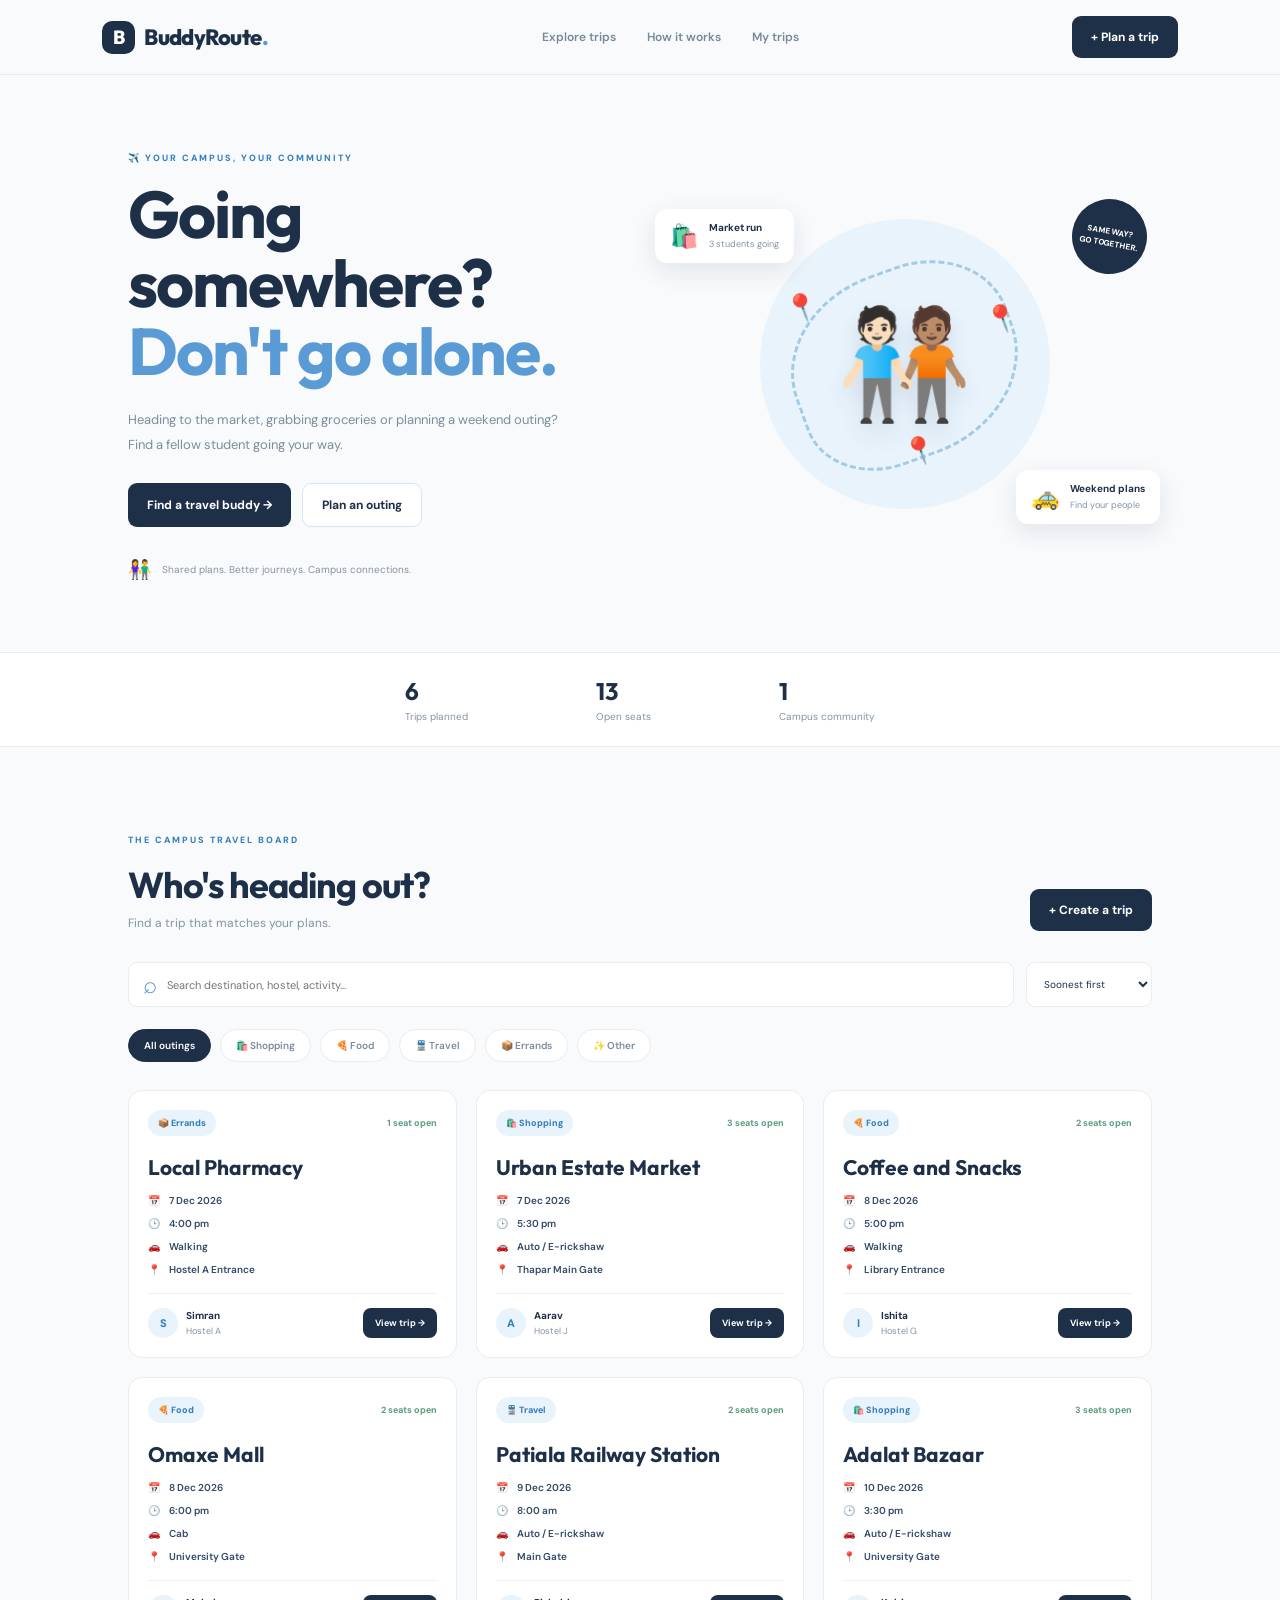
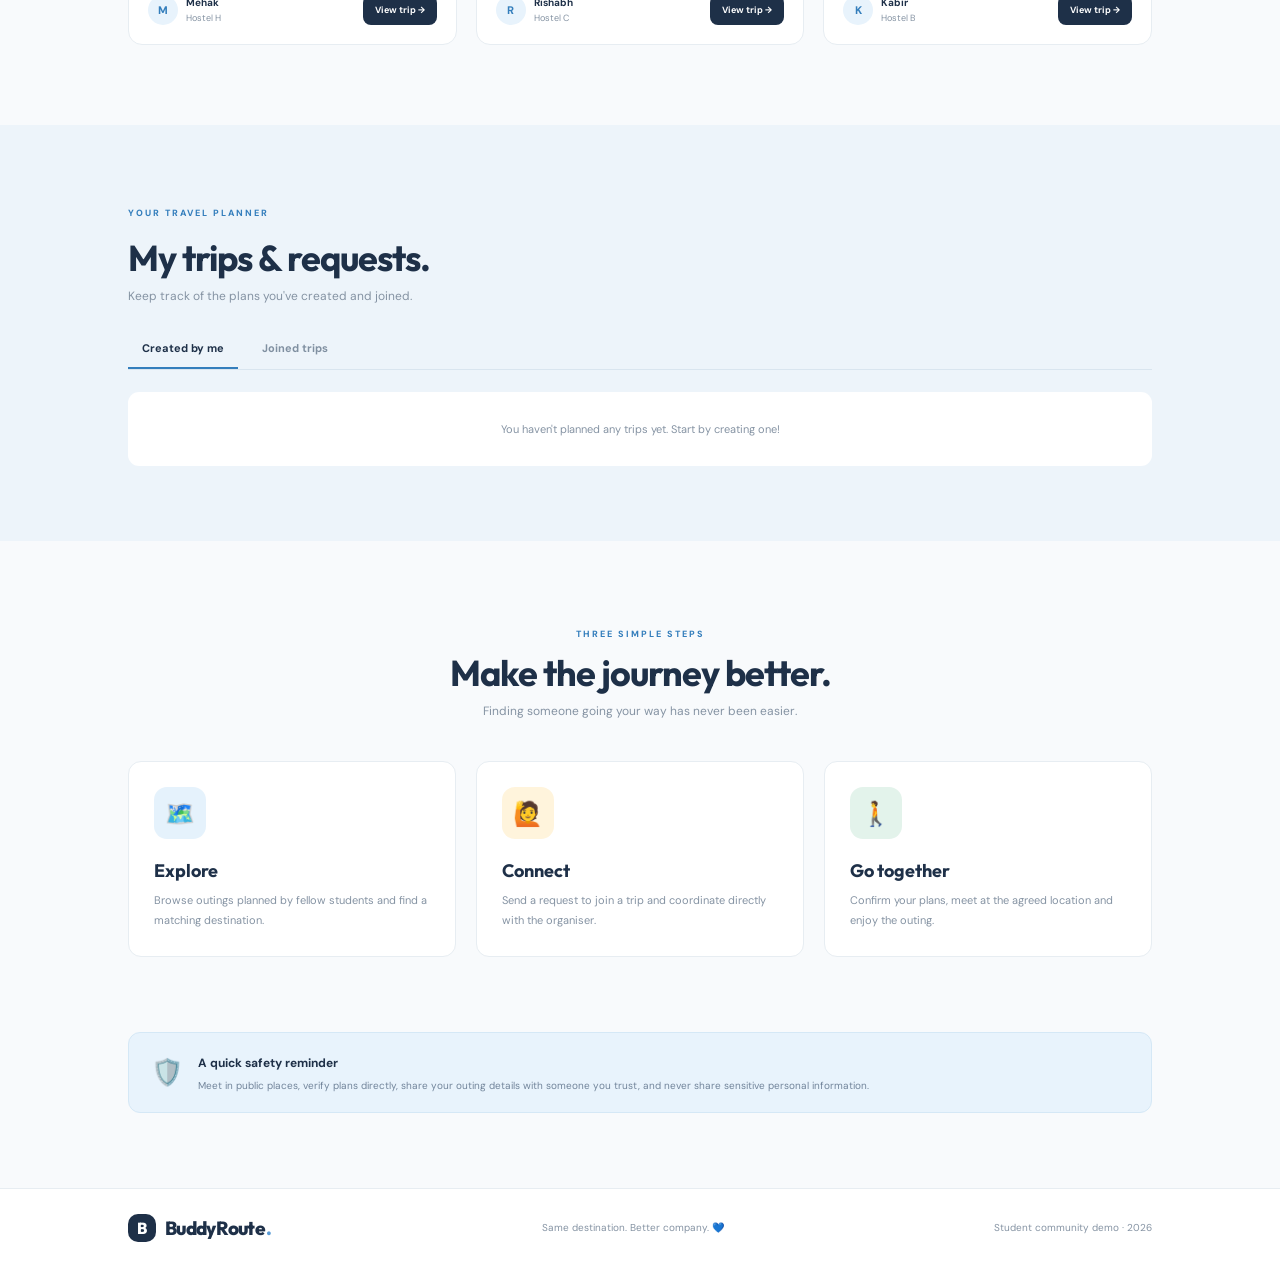
==== BuddyRoute/index.html @ bb76b7cc "Add BuddyRoute frontend" ====
<!DOCTYPE html>
<html lang="en">
<head>
  <meta charset="UTF-8">
  <meta name="viewport" content="width=device-width, initial-scale=1.0">
  <title>BuddyRoute — Better Trips Together</title>
  <link rel="preconnect" href="https://fonts.googleapis.com">
  <link rel="preconnect" href="https://fonts.gstatic.com" crossorigin>
  <link href="https://fonts.googleapis.com/css2?family=DM+Sans:wght@400;500;600;700;800&family=Outfit:wght@400;500;600;700;800&display=swap" rel="stylesheet">
  <link rel="stylesheet" href="style.css">
</head>
<body>

  <header class="navbar">
    <a href="#" class="logo">
      <span class="logo-icon">B</span>
      BuddyRoute<span class="logo-dot">.</span>
    </a>

    <nav>
      <a href="#explore">Explore trips</a>
      <a href="#how">How it works</a>
      <a href="#myTrips">My trips</a>
    </nav>

    <button class="btn btn-primary" id="createTripBtn">+ Plan a trip</button>
  </header>

  <main>

    <!-- HERO -->
    <section class="hero">
      <div class="hero-content">
        <span class="eyebrow">✈️ YOUR CAMPUS, YOUR COMMUNITY</span>
        <h1>Going somewhere?<br><span>Don't go alone.</span></h1>

        <p>
          Heading to the market, grabbing groceries or planning a weekend outing?
          Find a fellow student going your way.
        </p>

        <div class="hero-actions">
          <a href="#explore" class="btn btn-primary">Find a travel buddy →</a>
          <button class="btn btn-outline" id="heroCreateBtn">Plan an outing</button>
        </div>

        <div class="hero-note">
          <span>👫</span>
          <span>Shared plans. Better journeys. Campus connections.</span>
        </div>
      </div>

      <div class="hero-visual">
        <div class="route-circle"></div>

        <div class="map-path">
          <span class="map-pin pin-one">📍</span>
          <span class="map-pin pin-two">📍</span>
          <span class="map-pin pin-three">📍</span>
        </div>

        <div class="destination-card destination-top">
          <span>🛍️</span>
          <div>
            <strong>Market run</strong>
            <small>3 students going</small>
          </div>
        </div>

        <div class="traveller-art">🧑🏻‍🤝‍🧑🏽</div>

        <div class="destination-card destination-bottom">
          <span>🚕</span>
          <div>
            <strong>Weekend plans</strong>
            <small>Find your people</small>
          </div>
        </div>

        <div class="hero-badge">SAME WAY?<br>GO TOGETHER.</div>
      </div>
    </section>

    <!-- STATS -->
    <section class="stats">
      <div>
        <strong id="tripStat">0</strong>
        <span>Trips planned</span>
      </div>
      <div>
        <strong id="seatStat">0</strong>
        <span>Open seats</span>
      </div>
      <div>
        <strong>1</strong>
        <span>Campus community</span>
      </div>
    </section>

    <!-- EXPLORE TRIPS -->
    <section class="section" id="explore">
      <div class="section-heading">
        <div>
          <span class="eyebrow">THE CAMPUS TRAVEL BOARD</span>
          <h2>Who's heading out?</h2>
          <p>Find a trip that matches your plans.</p>
        </div>

        <button class="btn btn-primary" id="exploreCreateBtn">+ Create a trip</button>
      </div>

      <div class="toolbar">
        <div class="search-box">
          <span>⌕</span>
          <input type="search" id="searchInput" placeholder="Search destination, hostel, activity...">
        </div>

        <select id="sortSelect" aria-label="Sort trips">
          <option value="soonest">Soonest first</option>
          <option value="newest">Recently posted</option>
        </select>
      </div>

      <div class="filter-row" id="filterRow">
        <button class="filter-chip active" data-type="All">All outings</button>
        <button class="filter-chip" data-type="Shopping">🛍️ Shopping</button>
        <button class="filter-chip" data-type="Food">🍕 Food</button>
        <button class="filter-chip" data-type="Travel">🚆 Travel</button>
        <button class="filter-chip" data-type="Errands">📦 Errands</button>
        <button class="filter-chip" data-type="Other">✨ Other</button>
      </div>

      <div class="trip-grid" id="tripGrid"></div>

      <div class="empty-state hidden" id="emptyState">
        <span>🧭</span>
        <h3>No trips found</h3>
        <p>Try another search or be the first to plan an outing!</p>
        <button class="btn btn-outline" id="resetFilters">Clear filters</button>
      </div>
    </section>

    <!-- MY TRIPS -->
    <section class="my-trips-section" id="myTrips">
      <div class="my-trips-inner">
        <div class="section-heading">
          <div>
            <span class="eyebrow">YOUR TRAVEL PLANNER</span>
            <h2>My trips & requests.</h2>
            <p>Keep track of the plans you've created and joined.</p>
          </div>
        </div>

        <div class="my-trip-tabs">
          <button class="my-tab active" data-tab="created">Created by me</button>
          <button class="my-tab" data-tab="joined">Joined trips</button>
        </div>

        <div id="myTripsList" class="my-trips-list"></div>
      </div>
    </section>

    <!-- HOW IT WORKS -->
    <section class="section how-section" id="how">
      <div class="center-heading">
        <span class="eyebrow">THREE SIMPLE STEPS</span>
        <h2>Make the journey better.</h2>
        <p>Finding someone going your way has never been easier.</p>
      </div>

      <div class="steps">
        <article>
          <div class="step-icon blue">🗺️</div>
          <h3>Explore</h3>
          <p>Browse outings planned by fellow students and find a matching destination.</p>
        </article>

        <article>
          <div class="step-icon yellow">🙋</div>
          <h3>Connect</h3>
          <p>Send a request to join a trip and coordinate directly with the organiser.</p>
        </article>

        <article>
          <div class="step-icon green">🚶</div>
          <h3>Go together</h3>
          <p>Confirm your plans, meet at the agreed location and enjoy the outing.</p>
        </article>
      </div>
    </section>

    <!-- SAFETY NOTE -->
    <section class="safety-note">
      <span>🛡️</span>
      <div>
        <strong>A quick safety reminder</strong>
        <p>Meet in public places, verify plans directly, share your outing details with someone you trust, and never share sensitive personal information.</p>
      </div>
    </section>

  </main>

  <footer>
    <a href="#" class="logo">
      <span class="logo-icon">B</span>
      BuddyRoute<span class="logo-dot">.</span>
    </a>
    <p>Same destination. Better company. 💙</p>
    <small>Student community demo · 2026</small>
  </footer>

  <!-- CREATE TRIP MODAL -->
  <div class="modal-backdrop" id="tripModal">
    <div class="modal">
      <button class="close-btn" data-close="tripModal">×</button>

      <span class="eyebrow">LET'S MAKE A PLAN</span>
      <h2>Plan an outing</h2>
      <p class="modal-subtitle">Share your trip so others can join you.</p>

      <form id="tripForm">

        <label>Destination
          <input type="text" id="destination" maxlength="55" placeholder="e.g. Urban Estate Market" required>
        </label>

        <div class="form-row">
          <label>Outing type
            <select id="tripType" required>
              <option value="">Choose type</option>
              <option>Shopping</option>
              <option>Food</option>
              <option>Travel</option>
              <option>Errands</option>
              <option>Other</option>
            </select>
          </label>

          <label>Travel mode
            <select id="travelMode">
              <option>Walking</option>
              <option>Auto / E-rickshaw</option>
              <option>Cab</option>
              <option>Bus</option>
              <option>Train</option>
              <option>Other</option>
            </select>
          </label>
        </div>

        <div class="form-row">
          <label>Date
            <input type="date" id="tripDate" required>
          </label>

          <label>Time
            <input type="time" id="tripTime" required>
          </label>
        </div>

        <div class="form-row">
          <label>Available seats
            <input type="number" id="tripSeats" min="1" max="20" value="2" required>
          </label>

          <label>Meet-up point
            <input type="text" id="meetPoint" maxlength="45" placeholder="e.g. Main Gate" required>
          </label>
        </div>

        <label>Your name
          <input type="text" id="organiserName" maxlength="35" placeholder="Your name" required>
        </label>

        <label>Hostel / location
          <input type="text" id="organiserLocation" maxlength="35" placeholder="e.g. Hostel J" required>
        </label>

        <label>Contact number
          <input type="tel" id="organiserPhone" maxlength="10" pattern="[0-9]{10}" placeholder="10-digit number" required>
        </label>

        <label>Additional details <span class="optional">(optional)</span>
          <textarea id="tripDescription" maxlength="160" rows="2" placeholder="Any details about your outing?"></textarea>
        </label>

        <button class="btn btn-primary submit-btn" type="submit">Publish my trip →</button>
      </form>
    </div>
  </div>

  <!-- TRIP DETAILS MODAL -->
  <div class="modal-backdrop" id="detailsModal">
    <div class="modal details-modal">
      <button class="close-btn" data-close="detailsModal">×</button>
      <div id="detailsContent"></div>
    </div>
  </div>

  <div class="toast" id="toast"></div>

  <script src="script.js"></script>
</body>
</html>
---- BuddyRoute/style.css ----
:root {
  --navy: #1e3048;
  --navy-light: #304967;
  --blue: #5a9bd5;
  --blue-dark: #347ebc;
  --blue-light: #e8f3fc;
  --sky: #d9edfb;
  --cream: #f8fafc;
  --white: #ffffff;
  --muted: #8593a3;
  --border: #e7edf2;
  --font: "DM Sans", sans-serif;
  --heading: "Outfit", sans-serif;
}

* {
  margin: 0;
  padding: 0;
  box-sizing: border-box;
}

html {
  scroll-behavior: smooth;
  scroll-padding-top: 90px;
}

body {
  background: var(--cream);
  color: var(--navy);
  font-family: var(--font);
}

button, input, select, textarea {
  font: inherit;
}

button, a {
  -webkit-tap-highlight-color: transparent;
}

button {
  cursor: pointer;
}

a {
  text-decoration: none;
  color: inherit;
}

/* NAVIGATION */

.navbar {
  height: 75px;
  padding: 0 8%;
  display: flex;
  justify-content: space-between;
  align-items: center;
  background: rgba(248,250,252,.96);
  border-bottom: 1px solid var(--border);
  position: sticky;
  top: 0;
  z-index: 10;
  backdrop-filter: blur(12px);
}

.logo {
  display: flex;
  align-items: center;
  gap: 9px;
  font-family: var(--heading);
  font-size: 22px;
  font-weight: 800;
  letter-spacing: -.7px;
}

.logo-icon {
  width: 33px;
  height: 33px;
  display: grid;
  place-items: center;
  border-radius: 10px;
  background: var(--navy);
  color: white;
  font-size: 19px;
}

.logo-dot {
  color: var(--blue);
  margin-left: -8px;
}

.navbar nav {
  display: flex;
  gap: 31px;
  color: #78889a;
  font-size: 12px;
  font-weight: 600;
}

.navbar nav a:hover {
  color: var(--blue-dark);
}

.btn {
  border: 0;
  border-radius: 9px;
  padding: 13px 19px;
  font-size: 12px;
  font-weight: 700;
  display: inline-flex;
  align-items: center;
  justify-content: center;
  gap: 8px;
  transition: .2s;
}

.btn-primary {
  background: var(--navy);
  color: white;
}

.btn-primary:hover {
  background: var(--blue-dark);
  transform: translateY(-2px);
}

.btn-outline {
  background: white;
  border: 1px solid #d8e4ef;
  color: var(--navy);
}

.btn-outline:hover {
  background: var(--blue-light);
}

/* HERO */

.hero {
  min-height: 520px;
  padding: 70px 10%;
  display: grid;
  grid-template-columns: 1fr 1fr;
  align-items: center;
  gap: 35px;
  overflow: hidden;
}

.eyebrow {
  color: var(--blue-dark);
  display: inline-block;
  font-size: 9px;
  letter-spacing: 2px;
  font-weight: 800;
  margin-bottom: 16px;
}

.hero h1 {
  font-family: var(--heading);
  font-size: clamp(45px, 5.2vw, 66px);
  line-height: 1.04;
  letter-spacing: -2px;
}

.hero h1 span {
  color: var(--blue);
}

.hero-content > p {
  color: #7e8da0;
  font-size: 13px;
  line-height: 1.9;
  max-width: 440px;
  margin: 22px 0 26px;
}

.hero-actions {
  display: flex;
  gap: 11px;
  flex-wrap: wrap;
}

.hero-note {
  margin-top: 30px;
  display: flex;
  align-items: center;
  gap: 10px;
  color: var(--muted);
  font-size: 10px;
}

.hero-note span:first-child {
  font-size: 19px;
}

.hero-visual {
  height: 350px;
  position: relative;
  display: grid;
  place-items: center;
}

.route-circle {
  position: absolute;
  width: 290px;
  height: 290px;
  border-radius: 50%;
  background: var(--blue-light);
}

.map-path {
  position: absolute;
  width: 230px;
  height: 190px;
  border: 3px dashed #a3cbe8;
  border-radius: 48% 40% 50% 35%;
  transform: rotate(-20deg);
}

.map-pin {
  position: absolute;
  font-size: 27px;
}

.pin-one {
  top: -14px;
  left: 18px;
}

.pin-two {
  right: -12px;
  top: 65px;
}

.pin-three {
  bottom: -12px;
  left: 80px;
}

.traveller-art {
  position: relative;
  z-index: 1;
  font-size: 108px;
  filter: drop-shadow(0 12px 10px rgba(30,48,72,.12));
}

.destination-card {
  position: absolute;
  z-index: 2;
  background: white;
  border-radius: 12px;
  padding: 12px 15px;
  display: flex;
  align-items: center;
  gap: 10px;
  box-shadow: 0 8px 25px rgba(30,48,72,.1);
}

.destination-card > span {
  font-size: 23px;
}

.destination-card strong,
.destination-card small {
  display: block;
}

.destination-card strong {
  font-size: 10px;
}

.destination-card small {
  font-size: 9px;
  color: var(--muted);
  margin-top: 4px;
}

.destination-top {
  top: 20px;
  left: -3px;
}

.destination-bottom {
  bottom: 15px;
  right: -8px;
}

.hero-badge {
  position: absolute;
  right: 5px;
  top: 10px;
  background: var(--navy);
  color: white;
  border-radius: 50%;
  width: 75px;
  height: 75px;
  display: grid;
  place-items: center;
  text-align: center;
  font-size: 8px;
  line-height: 1.5;
  font-weight: 800;
  transform: rotate(10deg);
}

/* STATS */

.stats {
  display: flex;
  justify-content: center;
  gap: clamp(45px, 10vw, 140px);
  padding: 23px 7%;
  background: white;
  border-top: 1px solid var(--border);
  border-bottom: 1px solid var(--border);
}

.stats div {
  display: flex;
  flex-direction: column;
  gap: 4px;
}

.stats strong {
  font-family: var(--heading);
  font-size: 24px;
}

.stats span {
  font-size: 10px;
  color: var(--muted);
}

/* SECTIONS */

.section {
  padding: 80px 10%;
}

.section-heading {
  display: flex;
  justify-content: space-between;
  align-items: end;
  gap: 20px;
}

.section-heading h2,
.center-heading h2 {
  font-family: var(--heading);
  font-size: 36px;
  letter-spacing: -1px;
}

.section-heading p,
.center-heading p {
  color: var(--muted);
  font-size: 12px;
  margin-top: 8px;
}

/* TOOLBAR */

.toolbar {
  display: flex;
  gap: 12px;
  margin-top: 31px;
}

.search-box {
  flex: 1;
  height: 45px;
  display: flex;
  align-items: center;
  gap: 10px;
  background: white;
  border: 1px solid var(--border);
  border-radius: 9px;
  padding: 0 14px;
}

.search-box span {
  color: var(--blue);
  font-size: 24px;
}

.search-box input {
  border: 0;
  outline: none;
  width: 100%;
  background: transparent;
  font-size: 11px;
  color: var(--navy);
}

.toolbar select {
  border: 1px solid var(--border);
  background: white;
  border-radius: 9px;
  padding: 0 13px;
  font-size: 10px;
  color: var(--navy);
  outline: none;
}

.filter-row {
  display: flex;
  gap: 9px;
  flex-wrap: wrap;
  margin: 22px 0 28px;
}

.filter-chip {
  border: 1px solid var(--border);
  background: white;
  color: #7b8b9d;
  padding: 9px 15px;
  border-radius: 30px;
  font-size: 10px;
  font-weight: 600;
  transition: .2s;
}

.filter-chip:hover,
.filter-chip.active {
  background: var(--navy);
  color: white;
  border-color: var(--navy);
}

/* TRIP CARDS */

.trip-grid {
  display: grid;
  grid-template-columns: repeat(3, 1fr);
  gap: 19px;
}

.trip-card {
  background: white;
  border: 1px solid var(--border);
  border-radius: 14px;
  padding: 19px;
  transition: .25s;
}

.trip-card:hover {
  transform: translateY(-4px);
  box-shadow: 0 12px 28px rgba(30,48,72,.08);
}

.trip-card-top {
  display: flex;
  align-items: center;
  justify-content: space-between;
  gap: 10px;
}

.trip-type-tag {
  background: var(--blue-light);
  color: var(--blue-dark);
  font-size: 9px;
  font-weight: 800;
  padding: 7px 10px;
  border-radius: 20px;
}

.seats-tag {
  color: #5a9c7e;
  font-size: 9px;
  font-weight: 700;
}

.trip-destination {
  font-family: var(--heading);
  font-size: 21px;
  margin: 18px 0 14px;
}

.trip-details {
  display: flex;
  flex-direction: column;
  gap: 10px;
  color: #7d8c9e;
  font-size: 10px;
}

.trip-details span {
  display: flex;
  align-items: center;
  gap: 9px;
}

.trip-details b {
  font-weight: 600;
  color: var(--navy-light);
}

.trip-organiser {
  border-top: 1px solid #eef1f4;
  margin-top: 17px;
  padding-top: 14px;
  display: flex;
  align-items: center;
  gap: 8px;
}

.organiser-avatar {
  width: 30px;
  height: 30px;
  border-radius: 50%;
  display: grid;
  place-items: center;
  background: var(--blue-light);
  color: var(--blue-dark);
  font-size: 11px;
  font-weight: 800;
}

.organiser-info {
  flex: 1;
  min-width: 0;
}

.organiser-info strong,
.organiser-info small {
  display: block;
}

.organiser-info strong {
  font-size: 10px;
}

.organiser-info small {
  font-size: 9px;
  color: var(--muted);
  margin-top: 3px;
}

.trip-view-btn {
  border: 0;
  background: var(--navy);
  color: white;
  border-radius: 8px;
  padding: 9px 12px;
  font-size: 9px;
  font-weight: 700;
}

.trip-view-btn:hover {
  background: var(--blue-dark);
}

.empty-state {
  background: white;
  border: 1px dashed #cbdceb;
  border-radius: 13px;
  text-align: center;
  padding: 50px 20px;
}

.empty-state > span {
  font-size: 37px;
}

.empty-state h3 {
  font-family: var(--heading);
  margin: 12px 0 7px;
}

.empty-state p {
  color: var(--muted);
  font-size: 11px;
  margin-bottom: 16px;
}

.hidden {
  display: none !important;
}

/* MY TRIPS */

.my-trips-section {
  background: #edf4fa;
  padding: 75px 10%;
}

.my-trips-inner {
  max-width: 1100px;
  margin: auto;
}

.my-trip-tabs {
  display: flex;
  gap: 10px;
  margin: 25px 0 22px;
  border-bottom: 1px solid #d9e5ef;
}

.my-tab {
  background: transparent;
  border: 0;
  padding: 12px 14px;
  color: #8090a1;
  font-size: 11px;
  font-weight: 700;
  border-bottom: 2px solid transparent;
}

.my-tab.active {
  color: var(--navy);
  border-bottom-color: var(--blue-dark);
}

.my-trips-list {
  display: grid;
  grid-template-columns: repeat(2, 1fr);
  gap: 14px;
}

.my-trip-card {
  background: white;
  padding: 17px;
  border-radius: 11px;
  border: 1px solid #e0eaf2;
}

.my-trip-card h3 {
  font-family: var(--heading);
  font-size: 16px;
  margin-bottom: 8px;
}

.my-trip-card p {
  font-size: 10px;
  color: var(--muted);
  margin: 5px 0;
}

.my-trip-card button {
  border: 1px solid #e5e9ed;
  background: white;
  color: #9b6262;
  border-radius: 7px;
  padding: 7px 10px;
  font-size: 9px;
  font-weight: 700;
  margin-top: 12px;
}

.my-trip-card button:hover {
  background: #fff0f0;
}

.my-empty {
  grid-column: 1 / -1;
  padding: 30px;
  text-align: center;
  color: var(--muted);
  background: white;
  border-radius: 11px;
  font-size: 11px;
}

/* HOW IT WORKS */

.how-section {
  padding-top: 80px;
  padding-bottom: 75px;
}

.center-heading {
  text-align: center;
}

.center-heading .eyebrow {
  margin-bottom: 10px;
}

.steps {
  display: grid;
  grid-template-columns: repeat(3, 1fr);
  gap: 20px;
  margin-top: 42px;
}

.steps article {
  background: white;
  border: 1px solid var(--border);
  border-radius: 13px;
  padding: 25px;
}

.step-icon {
  display: grid;
  place-items: center;
  width: 52px;
  height: 52px;
  border-radius: 13px;
  font-size: 24px;
  margin-bottom: 20px;
}

.blue { background: #e5f2fc; }
.yellow { background: #fff4dc; }
.green { background: #e3f3eb; }

.steps h3 {
  font-family: var(--heading);
  font-size: 18px;
  margin-bottom: 9px;
}

.steps p {
  color: var(--muted);
  font-size: 11px;
  line-height: 1.8;
}

/* SAFETY */

.safety-note {
  margin: 0 10% 75px;
  background: #e8f3fc;
  border: 1px solid #d5e8f6;
  border-radius: 12px;
  padding: 18px 22px;
  display: flex;
  align-items: center;
  gap: 15px;
}

.safety-note > span {
  font-size: 26px;
}

.safety-note strong {
  font-size: 12px;
}

.safety-note p {
  color: #71849a;
  font-size: 10px;
  line-height: 1.7;
  margin-top: 5px;
}

/* FOOTER */

footer {
  background: white;
  border-top: 1px solid var(--border);
  padding: 25px 10%;
  display: flex;
  justify-content: space-between;
  align-items: center;
  gap: 15px;
}

footer .logo {
  font-size: 19px;
}

footer .logo-icon {
  width: 28px;
  height: 28px;
  font-size: 16px;
}

footer p,
footer small {
  color: var(--muted);
  font-size: 10px;
}

/* MODALS */

.modal-backdrop {
  position: fixed;
  inset: 0;
  z-index: 30;
  background: rgba(22,38,57,.68);
  display: none;
  align-items: center;
  justify-content: center;
  padding: 18px;
  overflow-y: auto;
}

.modal-backdrop.show {
  display: flex;
}

.modal {
  position: relative;
  width: 100%;
  max-width: 520px;
  max-height: 92vh;
  overflow-y: auto;
  background: white;
  border-radius: 16px;
  padding: 30px;
  animation: pop .2s ease;
}

@keyframes pop {
  from {
    opacity: 0;
    transform: translateY(10px);
  }
  to {
    opacity: 1;
    transform: translateY(0);
  }
}

.close-btn {
  position: absolute;
  top: 16px;
  right: 18px;
  border: 0;
  background: #edf2f6;
  color: var(--navy);
  border-radius: 50%;
  width: 31px;
  height: 31px;
  font-size: 21px;
}

.close-btn:hover {
  background: var(--blue-light);
}

.modal h2 {
  font-family: var(--heading);
  font-size: 29px;
}

.modal-subtitle {
  color: var(--muted);
  font-size: 11px;
  margin: 6px 0 22px;
}

.modal form {
  display: flex;
  flex-direction: column;
  gap: 14px;
}

.modal label {
  display: flex;
  flex-direction: column;
  gap: 7px;
  color: #5c6b7b;
  font-size: 10px;
  font-weight: 700;
}

.modal input,
.modal select,
.modal textarea {
  width: 100%;
  padding: 12px;
  border: 1px solid var(--border);
  background: #fcfdff;
  border-radius: 8px;
  color: var(--navy);
  font-size: 11px;
  outline: none;
}

.modal input:focus,
.modal select:focus,
.modal textarea:focus {
  border-color: var(--blue);
}

.modal textarea {
  resize: vertical;
}

.form-row {
  display: grid;
  grid-template-columns: 1fr 1fr;
  gap: 12px;
}

.optional {
  color: #a6afba;
  font-weight: 400;
}

.submit-btn {
  width: 100%;
  padding: 14px;
  margin-top: 5px;
}

.details-modal h2 {
  margin: 8px 0;
}

.details-hero {
  background: var(--blue-light);
  border-radius: 12px;
  padding: 22px;
  margin: 17px 0;
  display: flex;
  align-items: center;
  justify-content: center;
  font-size: 57px;
}

.details-description {
  color: var(--muted);
  font-size: 11px;
  line-height: 1.8;
  margin: 12px 0;
}

.details-info {
  background: #f3f7fa;
  padding: 15px;
  border-radius: 10px;
  display: grid;
  grid-template-columns: 1fr 1fr;
  gap: 14px;
  margin: 18px 0;
}

.details-info span,
.details-info strong {
  display: block;
}

.details-info span {
  color: var(--muted);
  font-size: 8px;
  margin-bottom: 5px;
}

.details-info strong {
  font-size: 11px;
}

.details-actions {
  display: flex;
  flex-wrap: wrap;
  gap: 9px;
}

.details-actions .btn {
  flex: 1;
}

.toast {
  position: fixed;
  z-index: 50;
  bottom: 24px;
  left: 50%;
  transform: translate(-50%, 20px);
  opacity: 0;
  pointer-events: none;
  background: var(--navy);
  color: white;
  padding: 13px 20px;
  border-radius: 9px;
  font-size: 11px;
  transition: .3s;
  max-width: calc(100% - 30px);
  text-align: center;
}

.toast.show {
  opacity: 1;
  transform: translate(-50%, 0);
}

/* RESPONSIVE */

@media (max-width: 950px) {
  .hero {
    padding-left: 7%;
    padding-right: 7%;
  }

  .section,
  .my-trips-section {
    padding-left: 7%;
    padding-right: 7%;
  }

  .trip-grid {
    grid-template-columns: repeat(2, 1fr);
  }

  .safety-note {
    margin-left: 7%;
    margin-right: 7%;
  }
}

@media (max-width: 650px) {
  .navbar {
    padding: 0 5%;
    height: 65px;
  }

  .navbar nav {
    display: none;
  }

  .logo {
    font-size: 19px;
  }

  .navbar .btn {
    padding: 10px 12px;
    font-size: 10px;
  }

  .hero {
    grid-template-columns: 1fr;
    padding: 50px 7% 35px;
    text-align: center;
  }

  .hero h1 {
    font-size: 48px;
  }

  .hero-content > p {
    margin-left: auto;
    margin-right: auto;
  }

  .hero-actions,
  .hero-note {
    justify-content: center;
  }

  .hero-visual {
    height: 295px;
  }

  .route-circle {
    width: 245px;
    height: 245px;
  }

  .traveller-art {
    font-size: 88px;
  }

  .destination-top {
    left: 0;
  }

  .destination-bottom {
    right: 0;
  }

  .stats {
    gap: 25px;
    justify-content: space-around;
    padding: 20px 5%;
    flex-wrap: wrap;
  }

  .stats div {
    min-width: 35%;
  }

  .section,
  .my-trips-section {
    padding: 58px 6%;
  }

  .section-heading {
    flex-direction: column;
    align-items: flex-start;
  }

  .section-heading h2,
  .center-heading h2 {
    font-size: 31px;
  }

  .toolbar {
    flex-direction: column;
  }

  .toolbar select {
    height: 42px;
  }

  .trip-grid {
    grid-template-columns: 1fr;
  }

  .my-trips-list {
    grid-template-columns: 1fr;
  }

  .steps {
    grid-template-columns: 1fr;
  }

  .safety-note {
    margin: 0 6% 55px;
    align-items: flex-start;
    padding: 15px;
  }

  footer {
    flex-direction: column;
    text-align: center;
    padding: 25px 5%;
  }
}

@media (max-width: 390px) {
  .form-row {
    grid-template-columns: 1fr;
  }

  .destination-card {
    padding: 9px;
    gap: 7px;
  }

  .destination-card strong {
    font-size: 9px;
  }

  .destination-card small {
    font-size: 8px;
  }
}
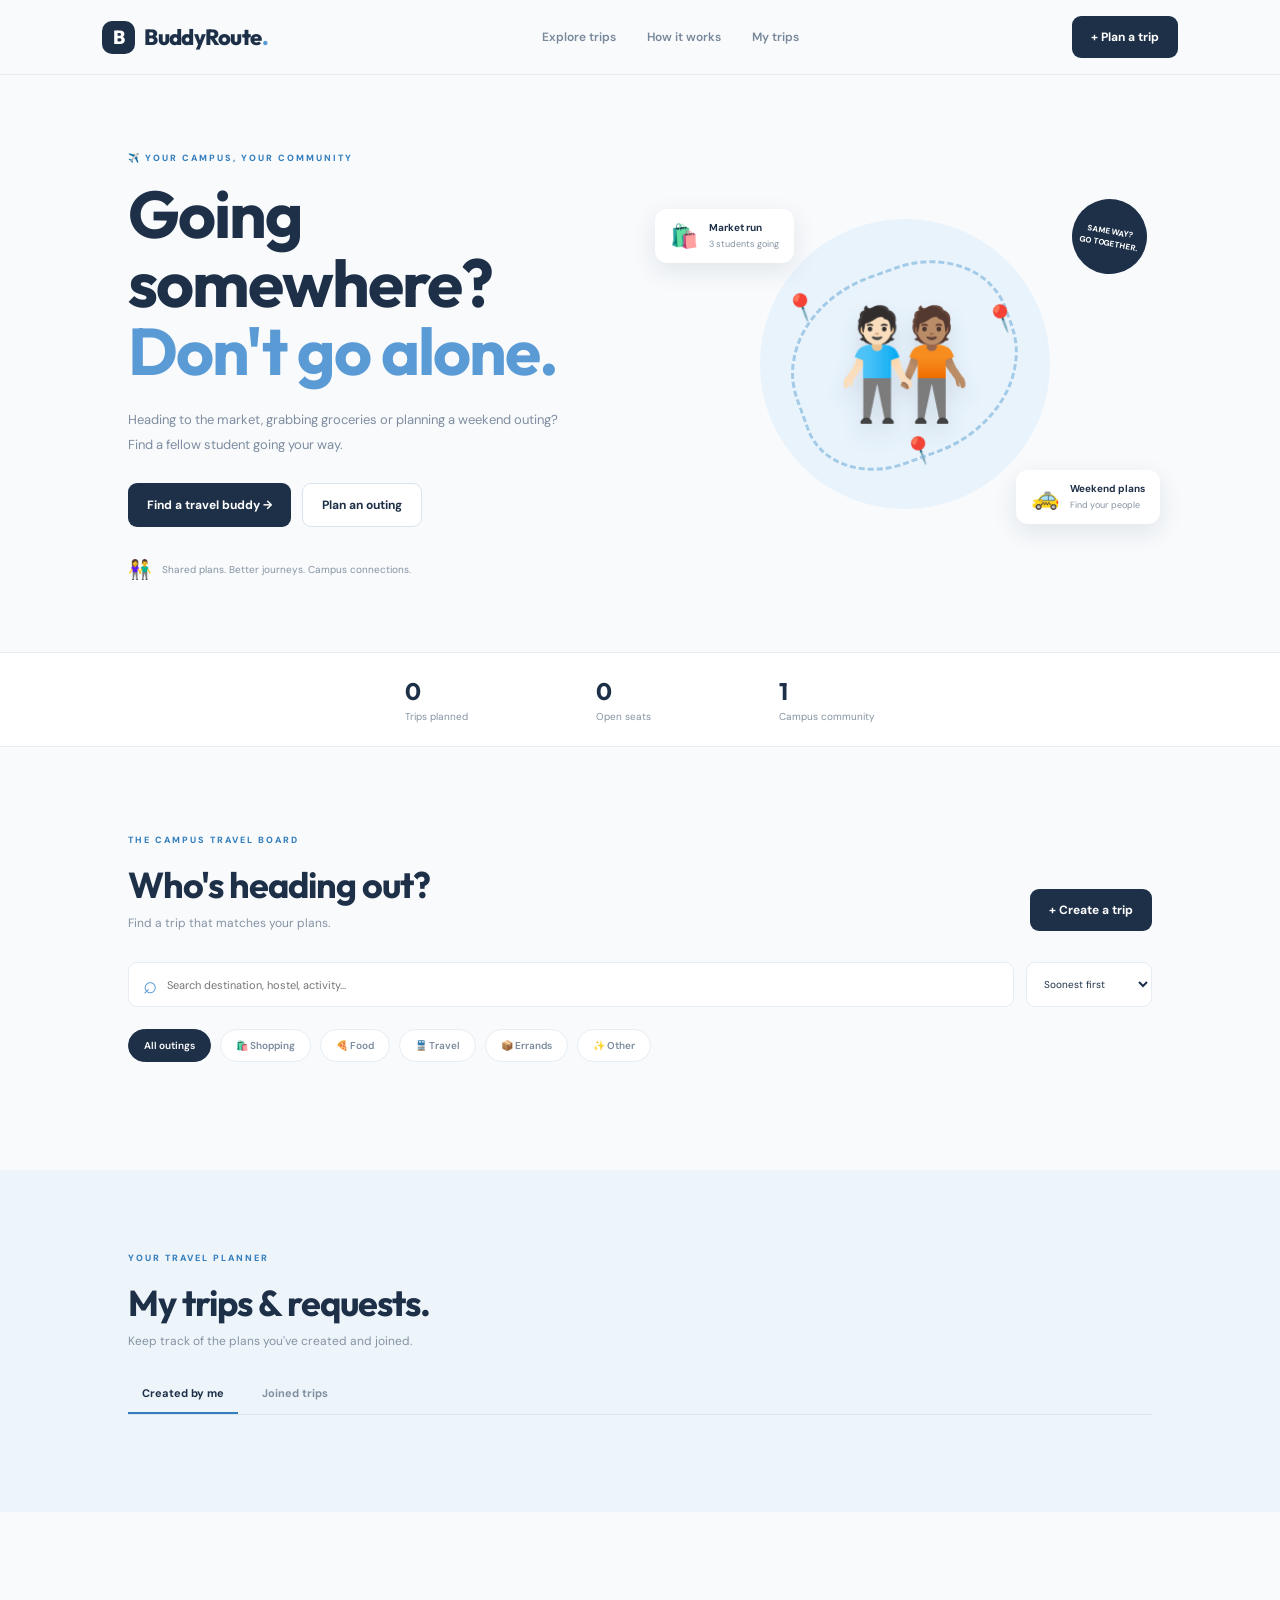
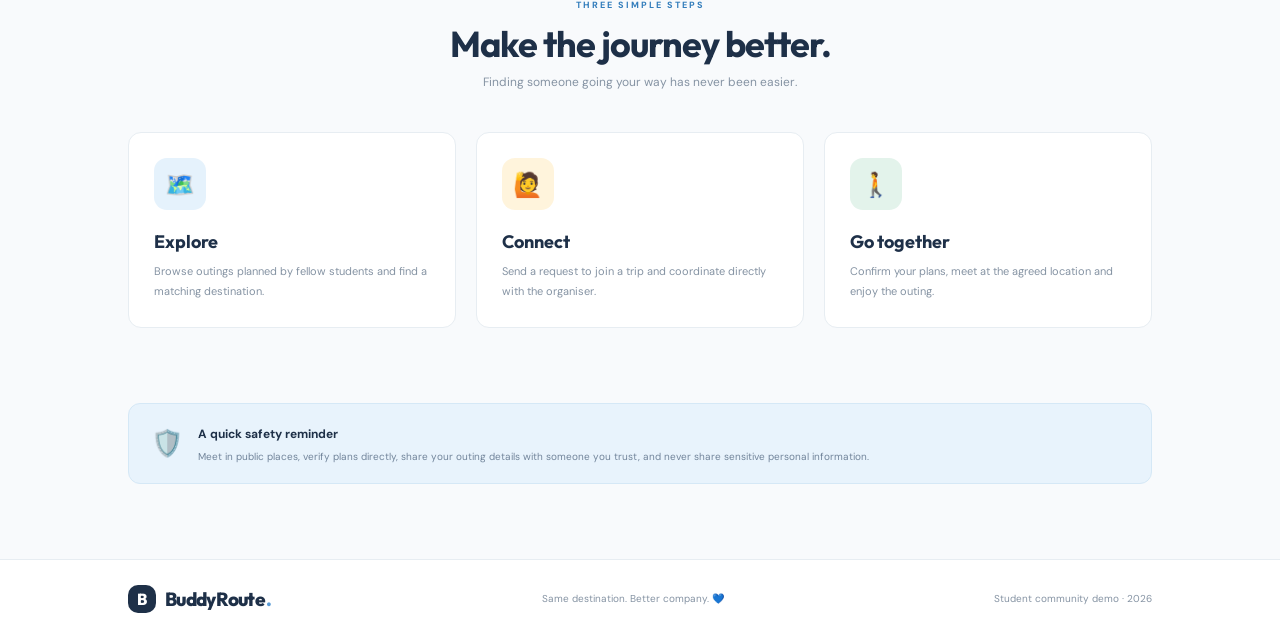
==== commit ab84bdfc: "Add homebound" ====
--- a/BuddyRoute/index.html
+++ b/BuddyRoute/index.html
@@ -299,6 +299,5 @@
 
   <div class="toast" id="toast"></div>
 
-  <script src="script.js"></script>
 </body>
 </html>
